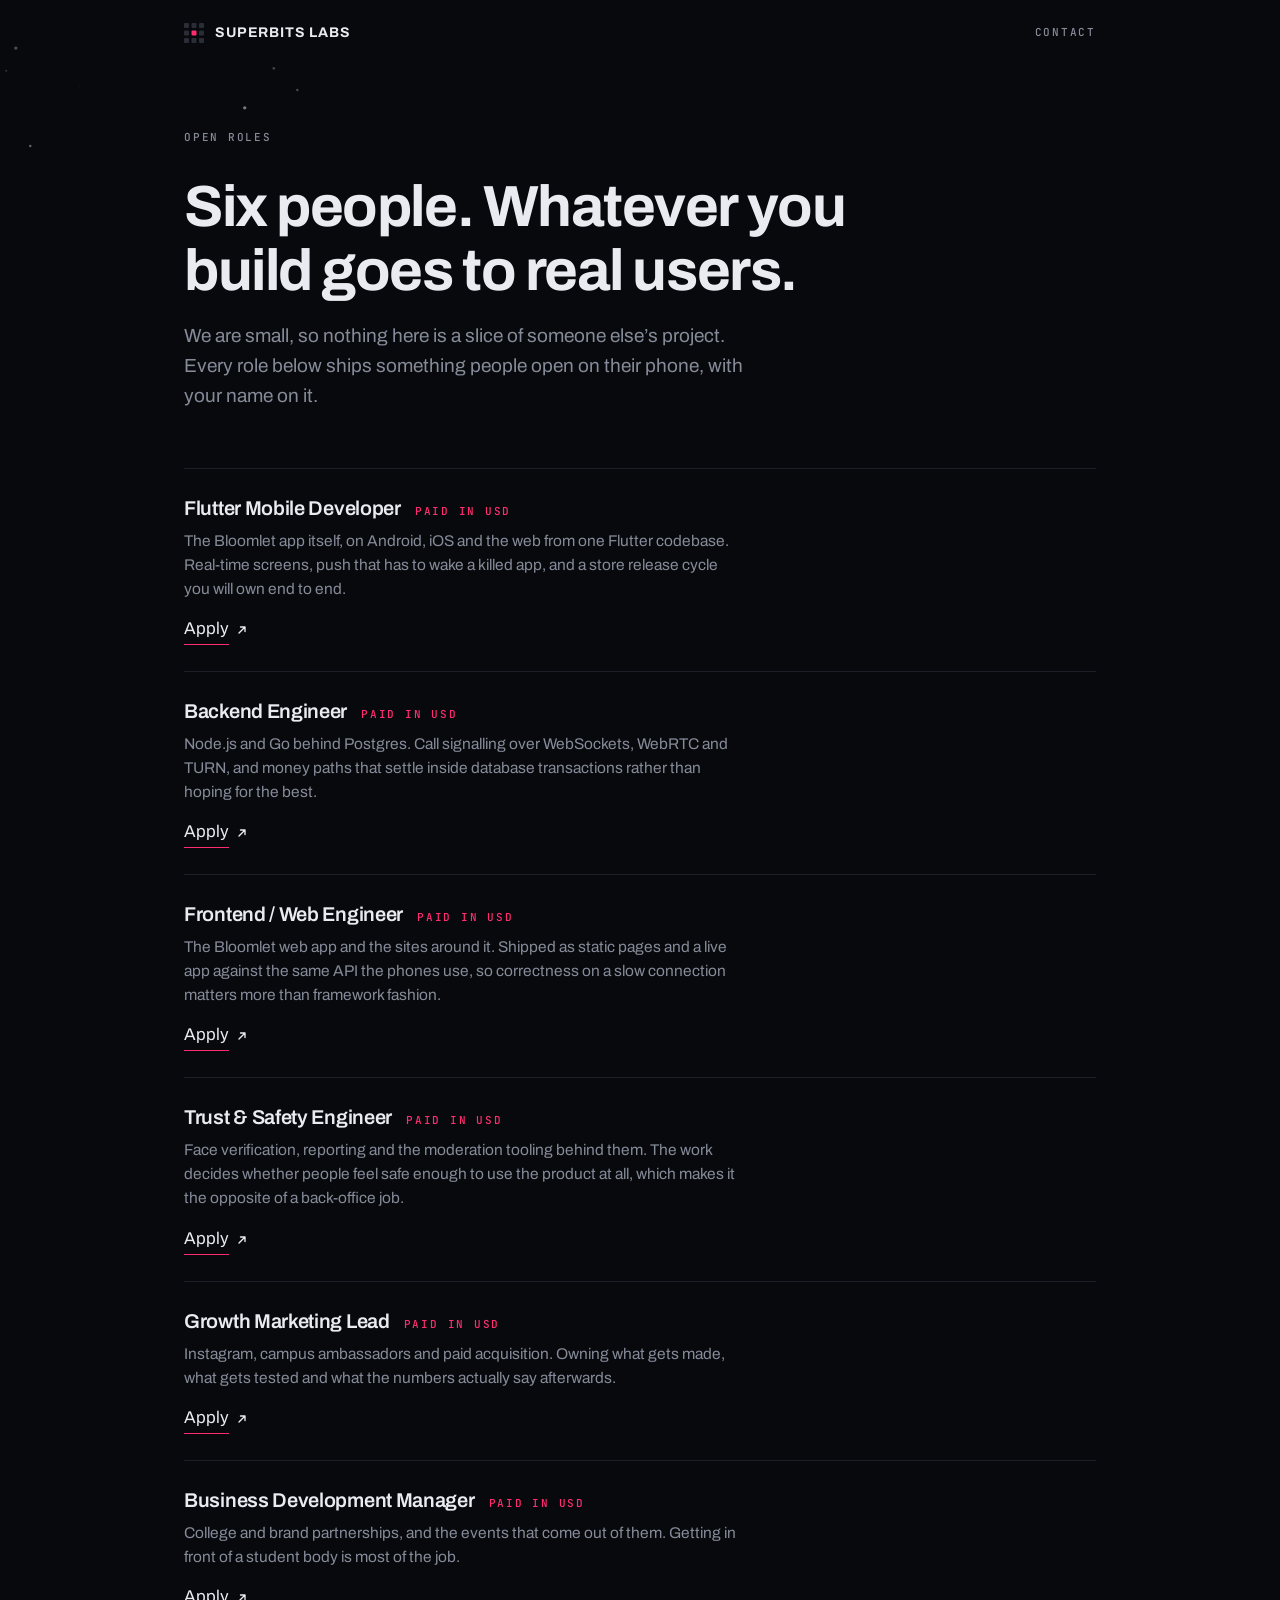
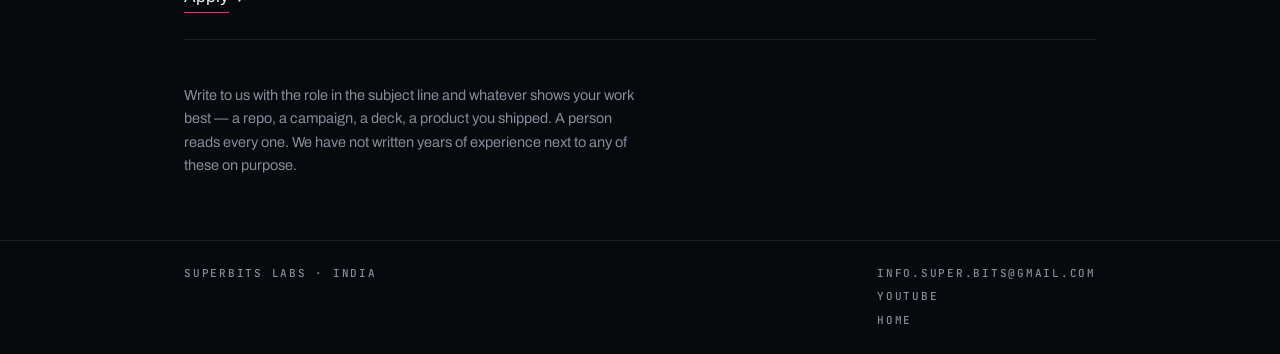
==== careers/index.html @ df314439 "feat: a careers page at /careers Six roles — mobile, backend, web, trust and safety, growth and part" ====
<!doctype html>
<html lang="en">
<head>
<meta charset="utf-8">
<meta name="viewport" content="width=device-width, initial-scale=1">
<title>Careers — SuperBits Labs</title>
<meta name="description" content="Open roles at SuperBits Labs: engineering, trust and safety, growth and partnerships. Paid in USD.">
<meta property="og:title" content="Careers — SuperBits Labs">
<meta property="og:description" content="Open roles at SuperBits Labs: engineering, trust and safety, growth and partnerships.">
<meta property="og:type" content="website">
<meta property="og:url" content="https://superbits.in/careers/">
<meta name="theme-color" content="#08090C">
<link rel="icon" type="image/svg+xml" href="data:image/svg+xml,<svg xmlns='http://www.w3.org/2000/svg' viewBox='0 0 32 32'>
<link rel="apple-touch-icon" href="../apple-touch-icon.png">
<link rel="preconnect" href="https://fonts.googleapis.com">
<link rel="preconnect" href="https://fonts.gstatic.com" crossorigin>
<link rel="stylesheet" href="https://fonts.googleapis.com/css2?family=Archivo:wght@400;500;600;700&family=JetBrains+Mono:wght@500&display=swap">
<link rel="stylesheet" href="../site.css">
</head>
<body>

<canvas id="sky" aria-hidden="true"></canvas>

<header>
  <div class="wrap bar">
    <a class="mark" href="../">
      <svg width="20" height="20" viewBox="0 0 20 20" aria-hidden="true">
        <g fill="#282D38">
          <rect x="0" y="0" width="5" height="5" rx="1"/><rect x="7.5" y="0" width="5" height="5" rx="1"/><rect x="15" y="0" width="5" height="5" rx="1"/>
          <rect x="0" y="7.5" width="5" height="5" rx="1"/><rect x="15" y="7.5" width="5" height="5" rx="1"/>
          <rect x="0" y="15" width="5" height="5" rx="1"/><rect x="7.5" y="15" width="5" height="5" rx="1"/><rect x="15" y="15" width="5" height="5" rx="1"/>
        </g>
        <rect x="7.5" y="7.5" width="5" height="5" rx="1" fill="#FF2D6F"/>
      </svg>
      <span>SUPERBITS&nbsp;LABS</span>
    </a>
    <nav class="navlinks mono">
      <a class="contact" href="mailto:info.super.bits@gmail.com">Contact</a>
    </nav>
  </div>
</header>

<main class="page">
  <div class="wrap">
    <span class="mono eyebrow">Open roles</span>
    <h1>Six people. Whatever you build goes to real users.</h1>
    <p class="lede">
      We are small, so nothing here is a slice of someone else&rsquo;s project. Every
      role below ships something people open on their phone, with your name on it.
    </p>

    <ul class="roles">
      <li>
        <div class="role-top">
          <h2>Flutter Mobile Developer</h2>
          <span class="mono pay">Paid in USD</span>
        </div>
        <p>The Bloomlet app itself, on Android, iOS and the web from one Flutter codebase. Real-time screens, push that has to wake a killed app, and a store release cycle you will own end to end.</p>
        <a class="apply" href="mailto:info.super.bits@gmail.com?subject=Application%3A%20Flutter%20Mobile%20Developer">
          <span>Apply</span>
          <svg width="12" height="12" viewBox="0 0 16 16" fill="none" aria-hidden="true">
            <path d="M4 12L12 4M12 4H6M12 4v6" stroke="currentColor" stroke-width="1.8" stroke-linecap="round" stroke-linejoin="round"/>
          </svg>
        </a>
      </li>
      <li>
        <div class="role-top">
          <h2>Backend Engineer</h2>
          <span class="mono pay">Paid in USD</span>
        </div>
        <p>Node.js and Go behind Postgres. Call signalling over WebSockets, WebRTC and TURN, and money paths that settle inside database transactions rather than hoping for the best.</p>
        <a class="apply" href="mailto:info.super.bits@gmail.com?subject=Application%3A%20Backend%20Engineer">
          <span>Apply</span>
          <svg width="12" height="12" viewBox="0 0 16 16" fill="none" aria-hidden="true">
            <path d="M4 12L12 4M12 4H6M12 4v6" stroke="currentColor" stroke-width="1.8" stroke-linecap="round" stroke-linejoin="round"/>
          </svg>
        </a>
      </li>
      <li>
        <div class="role-top">
          <h2>Frontend / Web Engineer</h2>
          <span class="mono pay">Paid in USD</span>
        </div>
        <p>The Bloomlet web app and the sites around it. Shipped as static pages and a live app against the same API the phones use, so correctness on a slow connection matters more than framework fashion.</p>
        <a class="apply" href="mailto:info.super.bits@gmail.com?subject=Application%3A%20Frontend%20/%20Web%20Engineer">
          <span>Apply</span>
          <svg width="12" height="12" viewBox="0 0 16 16" fill="none" aria-hidden="true">
            <path d="M4 12L12 4M12 4H6M12 4v6" stroke="currentColor" stroke-width="1.8" stroke-linecap="round" stroke-linejoin="round"/>
          </svg>
        </a>
      </li>
      <li>
        <div class="role-top">
          <h2>Trust &amp; Safety Engineer</h2>
          <span class="mono pay">Paid in USD</span>
        </div>
        <p>Face verification, reporting and the moderation tooling behind them. The work decides whether people feel safe enough to use the product at all, which makes it the opposite of a back-office job.</p>
        <a class="apply" href="mailto:info.super.bits@gmail.com?subject=Application%3A%20Trust%20and%20Safety%20Engineer">
          <span>Apply</span>
          <svg width="12" height="12" viewBox="0 0 16 16" fill="none" aria-hidden="true">
            <path d="M4 12L12 4M12 4H6M12 4v6" stroke="currentColor" stroke-width="1.8" stroke-linecap="round" stroke-linejoin="round"/>
          </svg>
        </a>
      </li>
      <li>
        <div class="role-top">
          <h2>Growth Marketing Lead</h2>
          <span class="mono pay">Paid in USD</span>
        </div>
        <p>Instagram, campus ambassadors and paid acquisition. Owning what gets made, what gets tested and what the numbers actually say afterwards.</p>
        <a class="apply" href="mailto:info.super.bits@gmail.com?subject=Application%3A%20Growth%20Marketing%20Lead">
          <span>Apply</span>
          <svg width="12" height="12" viewBox="0 0 16 16" fill="none" aria-hidden="true">
            <path d="M4 12L12 4M12 4H6M12 4v6" stroke="currentColor" stroke-width="1.8" stroke-linecap="round" stroke-linejoin="round"/>
          </svg>
        </a>
      </li>
      <li>
        <div class="role-top">
          <h2>Business Development Manager</h2>
          <span class="mono pay">Paid in USD</span>
        </div>
        <p>College and brand partnerships, and the events that come out of them. Getting in front of a student body is most of the job.</p>
        <a class="apply" href="mailto:info.super.bits@gmail.com?subject=Application%3A%20Business%20Development%20Manager">
          <span>Apply</span>
          <svg width="12" height="12" viewBox="0 0 16 16" fill="none" aria-hidden="true">
            <path d="M4 12L12 4M12 4H6M12 4v6" stroke="currentColor" stroke-width="1.8" stroke-linecap="round" stroke-linejoin="round"/>
          </svg>
        </a>
      </li>
    </ul>

    <p class="note">
      Write to us with the role in the subject line and whatever shows your work
      best &mdash; a repo, a campaign, a deck, a product you shipped. A person reads
      every one. We have not written years of experience next to any of these on
      purpose.
    </p>
  </div>
</main>

<footer>
  <div class="wrap footrow">
    <span class="mono">SuperBits Labs &middot; India</span>
    <span class="mono footlinks">
      <a href="mailto:info.super.bits@gmail.com">info.super.bits@gmail.com</a>
      <a href="https://www.youtube.com/@SuperbitsLabs" target="_blank" rel="noopener">YouTube</a>
      <a href="../">Home</a>
    </span>
  </div>
</footer>

<script src="../sky.js"></script>

</body>
</html>
---- site.css ----
:root{
  --ink:#08090C;
  --panel:#101217;
  --line:#1B1F27;
  --text:#E9EBF0;
  --muted:#858B99;
  --signal:#FF2D6F;
  --gutter:24px;
}
*{box-sizing:border-box}
html{-webkit-text-size-adjust:100%}
body{
  margin:0;
  min-height:100svh;
  display:flex;
  flex-direction:column;
  background:var(--ink);
  color:var(--text);
  font-family:Archivo,"Helvetica Neue",Arial,sans-serif;
  font-size:17px;
  line-height:1.6;
  -webkit-font-smoothing:antialiased;
  overflow-x:hidden;
}
a{color:inherit}
::selection{background:var(--signal);color:#fff}
:focus-visible{outline:2px solid var(--signal);outline-offset:3px;border-radius:2px}

.wrap{width:100%;max-width:960px;margin:0 auto;padding-inline:var(--gutter)}

.mono{
  font-family:"JetBrains Mono",ui-monospace,SFMono-Regular,Menlo,monospace;
  font-size:11px;font-weight:500;letter-spacing:.16em;text-transform:uppercase;
}

/* ---- sky ---- */
/* Behind everything, above the body's ground colour. The content layers sit
   at z-index 1 so nothing here can ever land on top of a word. */
#sky{position:fixed;inset:0;z-index:0;pointer-events:none;display:block}
header,main,.shipping,footer{position:relative;z-index:1}

/* ---- header ---- */
header{padding-block:22px}
.bar{display:flex;align-items:center;justify-content:space-between;gap:16px}
.mark{display:flex;align-items:center;gap:11px;text-decoration:none}
.mark svg{display:block;flex:none}
.mark span{font-weight:700;letter-spacing:.06em;font-size:14px}
.bar a.contact{color:var(--muted);text-decoration:none;transition:color .15s}
.bar a.contact:hover{color:var(--text)}

/* ---- statement ---- */
main{flex:1;display:flex;align-items:center;padding-block:clamp(64px,14vh,140px)}
.eyebrow{color:var(--muted);display:block;margin-bottom:28px}
h1{
  margin:0 0 24px;
  font-weight:700;
  font-size:clamp(32px,6vw,58px);
  line-height:1.1;
  letter-spacing:-.025em;
  max-width:16ch;
  text-wrap:balance;
}
.lede{margin:0;color:var(--muted);font-size:clamp(16px,1.9vw,19px);line-height:1.6;max-width:52ch}

/* ---- currently shipping ---- */
.shipping{border-top:1px solid var(--line);padding-block:clamp(28px,5vw,40px)}
.shipping .mono{color:var(--muted);display:block;margin-bottom:18px}
.product{display:inline-flex;align-items:center;gap:14px;text-decoration:none}
/* The mark sits back until you reach for it — a reference, not a pitch. */
.product img{width:40px;height:40px;border-radius:9px;flex:none;opacity:.5;transition:opacity .18s}
.product .name{font-size:18px;font-weight:500;letter-spacing:-.01em;color:var(--text)}
.product .arrow{color:var(--muted);opacity:.7;transition:opacity .18s;display:block}
.product:hover img{opacity:1}
.product:hover .arrow{opacity:1;color:var(--text)}

/* ---- footer ---- */
footer{border-top:1px solid var(--line);padding-block:24px;color:var(--muted)}
.footrow{display:flex;justify-content:space-between;align-items:flex-start;gap:14px;flex-wrap:wrap}
.footrow a{text-decoration:none}
.footrow a:hover{color:var(--text)}
/* Stacked rather than strung along one line: a second channel will want a
   third row, and left-aligned so the shorter one isn't left floating when
   the footer wraps on a phone. */
.footlinks{display:flex;flex-direction:column;gap:6px}

/* ---- pages past the front one ---- */
/* The homepage centres its one statement; a page with a list has to start at
   the top and run down. */
main.page{display:block;align-items:initial;padding-block:clamp(40px,7vh,72px)}
.page h1{max-width:20ch;margin-bottom:18px}
.page .lede{margin-bottom:0}

.roles{list-style:none;margin:clamp(36px,6vw,56px) 0 0;padding:0}
.roles li{border-top:1px solid var(--line);padding-block:clamp(20px,3vw,26px)}
.roles li:last-child{border-bottom:1px solid var(--line)}
.role-top{display:flex;align-items:baseline;gap:14px;flex-wrap:wrap}
.role-top h2{margin:0;font-size:20px;font-weight:600;letter-spacing:-.015em;line-height:1.3}
.pay{color:var(--signal);flex:none}
.roles p{margin:8px 0 0;color:var(--muted);font-size:15.5px;line-height:1.55;max-width:62ch}
.apply{
  display:inline-flex;align-items:center;gap:7px;margin-top:14px;
  text-decoration:none;color:var(--text);
}
.apply span{border-bottom:1px solid var(--signal);padding-bottom:2px}
.apply:hover{color:var(--signal)}
.note{
  margin:clamp(30px,5vw,44px) 0 0;color:var(--muted);font-size:14.5px;
  line-height:1.6;max-width:58ch;
}

.navlinks{display:flex;align-items:center;gap:20px}
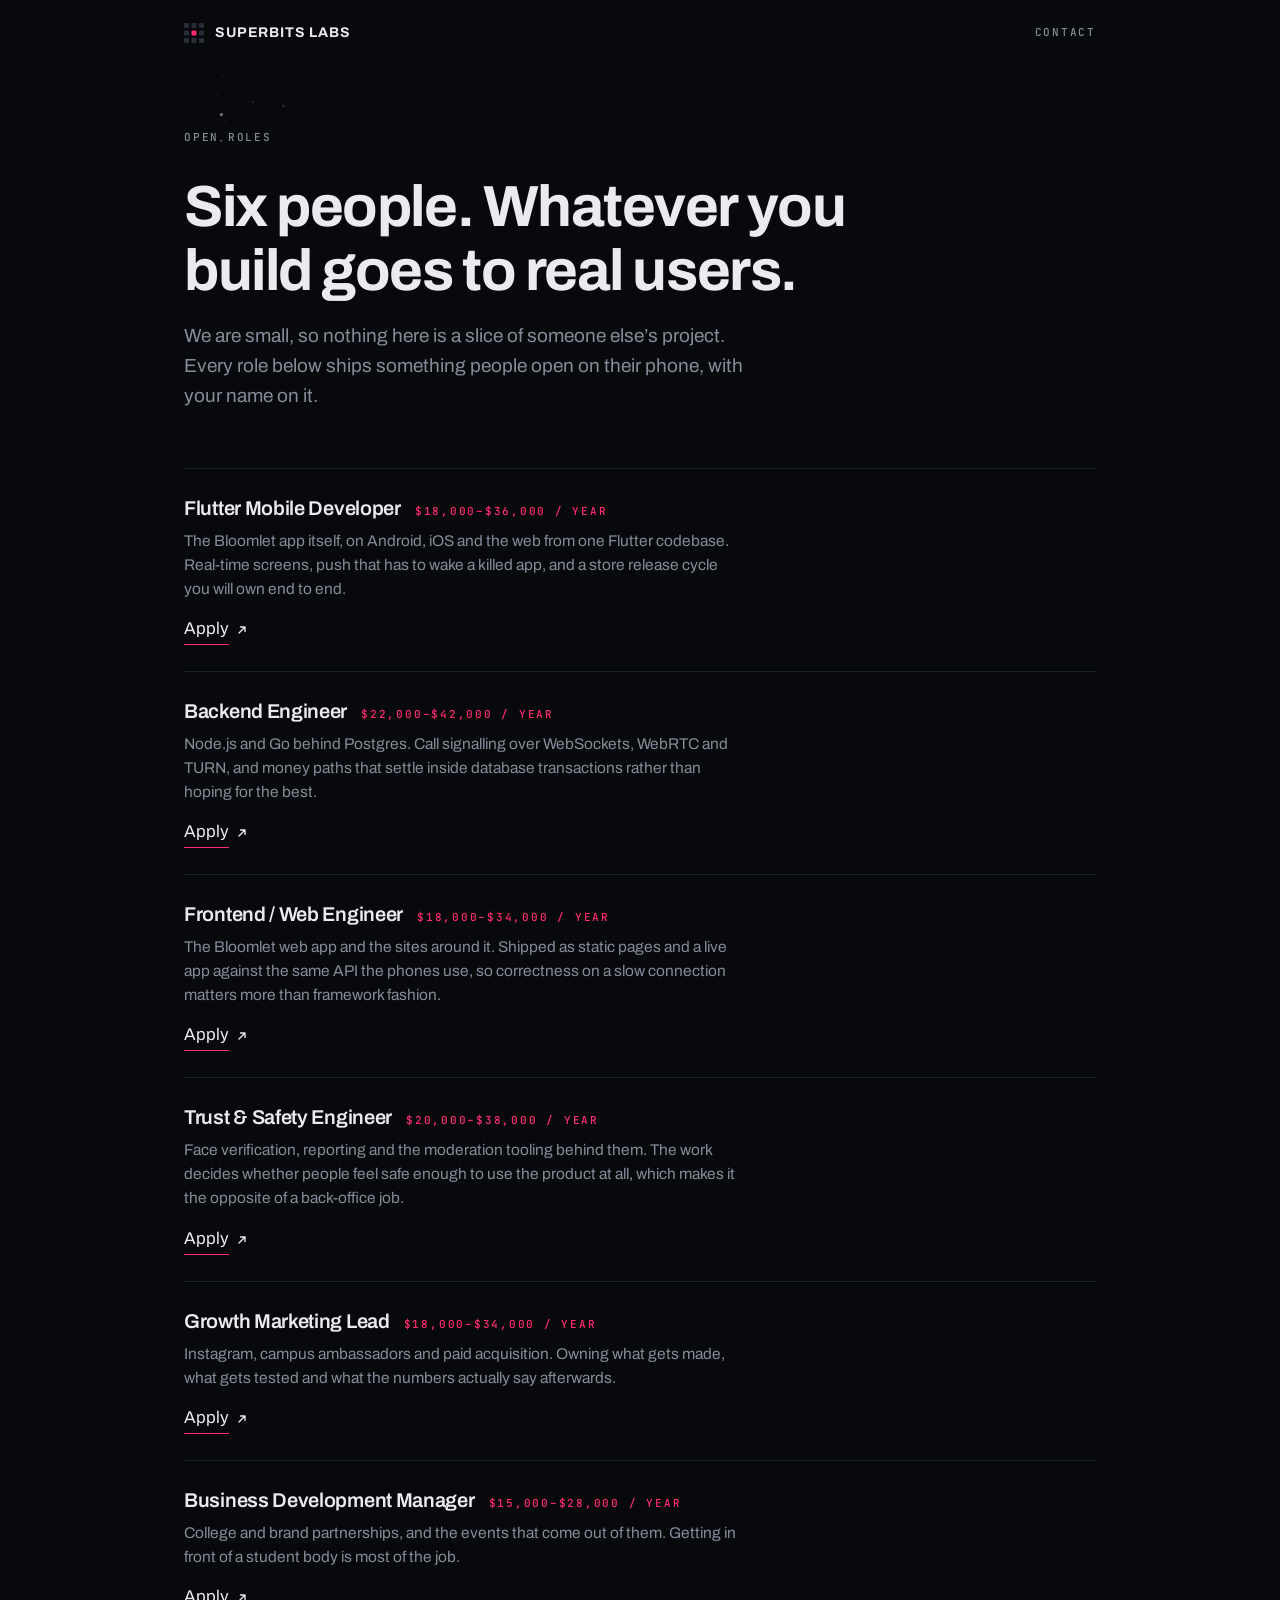
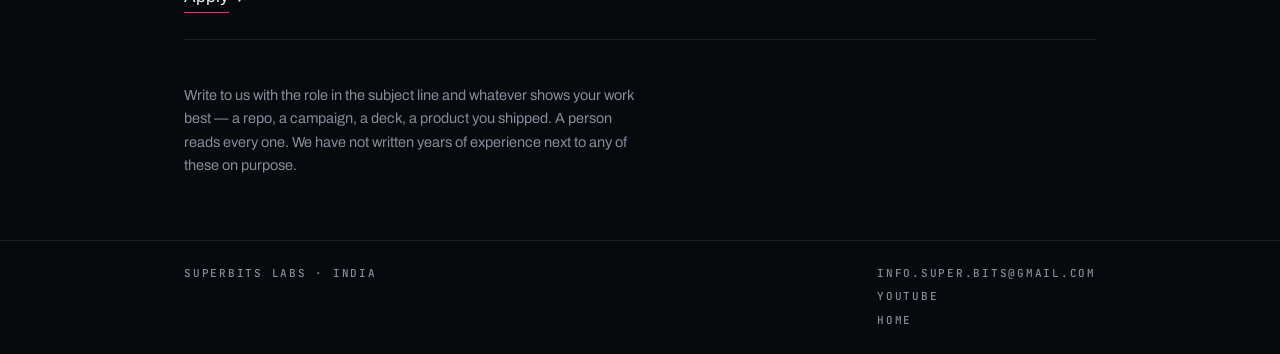
==== commit bf093ac2: "feat: show a yearly USD pay range on each role Replaces the Paid in USD label.  Co-Authored-By: Clau" ====
--- a/careers/index.html
+++ b/careers/index.html
@@ -4,7 +4,7 @@
 <meta charset="utf-8">
 <meta name="viewport" content="width=device-width, initial-scale=1">
 <title>Careers — SuperBits Labs</title>
-<meta name="description" content="Open roles at SuperBits Labs: engineering, trust and safety, growth and partnerships. Paid in USD.">
+<meta name="description" content="Open roles at SuperBits Labs: engineering, trust and safety, growth and partnerships.">
 <meta property="og:title" content="Careers — SuperBits Labs">
 <meta property="og:description" content="Open roles at SuperBits Labs: engineering, trust and safety, growth and partnerships.">
 <meta property="og:type" content="website">
@@ -53,7 +53,7 @@
       <li>
         <div class="role-top">
           <h2>Flutter Mobile Developer</h2>
-          <span class="mono pay">Paid in USD</span>
+          <span class="mono pay">$18,000&ndash;$36,000 / year</span>
         </div>
         <p>The Bloomlet app itself, on Android, iOS and the web from one Flutter codebase. Real-time screens, push that has to wake a killed app, and a store release cycle you will own end to end.</p>
         <a class="apply" href="mailto:info.super.bits@gmail.com?subject=Application%3A%20Flutter%20Mobile%20Developer">
@@ -66,7 +66,7 @@
       <li>
         <div class="role-top">
           <h2>Backend Engineer</h2>
-          <span class="mono pay">Paid in USD</span>
+          <span class="mono pay">$22,000&ndash;$42,000 / year</span>
         </div>
         <p>Node.js and Go behind Postgres. Call signalling over WebSockets, WebRTC and TURN, and money paths that settle inside database transactions rather than hoping for the best.</p>
         <a class="apply" href="mailto:info.super.bits@gmail.com?subject=Application%3A%20Backend%20Engineer">
@@ -79,7 +79,7 @@
       <li>
         <div class="role-top">
           <h2>Frontend / Web Engineer</h2>
-          <span class="mono pay">Paid in USD</span>
+          <span class="mono pay">$18,000&ndash;$34,000 / year</span>
         </div>
         <p>The Bloomlet web app and the sites around it. Shipped as static pages and a live app against the same API the phones use, so correctness on a slow connection matters more than framework fashion.</p>
         <a class="apply" href="mailto:info.super.bits@gmail.com?subject=Application%3A%20Frontend%20/%20Web%20Engineer">
@@ -92,7 +92,7 @@
       <li>
         <div class="role-top">
           <h2>Trust &amp; Safety Engineer</h2>
-          <span class="mono pay">Paid in USD</span>
+          <span class="mono pay">$20,000&ndash;$38,000 / year</span>
         </div>
         <p>Face verification, reporting and the moderation tooling behind them. The work decides whether people feel safe enough to use the product at all, which makes it the opposite of a back-office job.</p>
         <a class="apply" href="mailto:info.super.bits@gmail.com?subject=Application%3A%20Trust%20and%20Safety%20Engineer">
@@ -105,7 +105,7 @@
       <li>
         <div class="role-top">
           <h2>Growth Marketing Lead</h2>
-          <span class="mono pay">Paid in USD</span>
+          <span class="mono pay">$18,000&ndash;$34,000 / year</span>
         </div>
         <p>Instagram, campus ambassadors and paid acquisition. Owning what gets made, what gets tested and what the numbers actually say afterwards.</p>
         <a class="apply" href="mailto:info.super.bits@gmail.com?subject=Application%3A%20Growth%20Marketing%20Lead">
@@ -118,7 +118,7 @@
       <li>
         <div class="role-top">
           <h2>Business Development Manager</h2>
-          <span class="mono pay">Paid in USD</span>
+          <span class="mono pay">$15,000&ndash;$28,000 / year</span>
         </div>
         <p>College and brand partnerships, and the events that come out of them. Getting in front of a student body is most of the job.</p>
         <a class="apply" href="mailto:info.super.bits@gmail.com?subject=Application%3A%20Business%20Development%20Manager">
